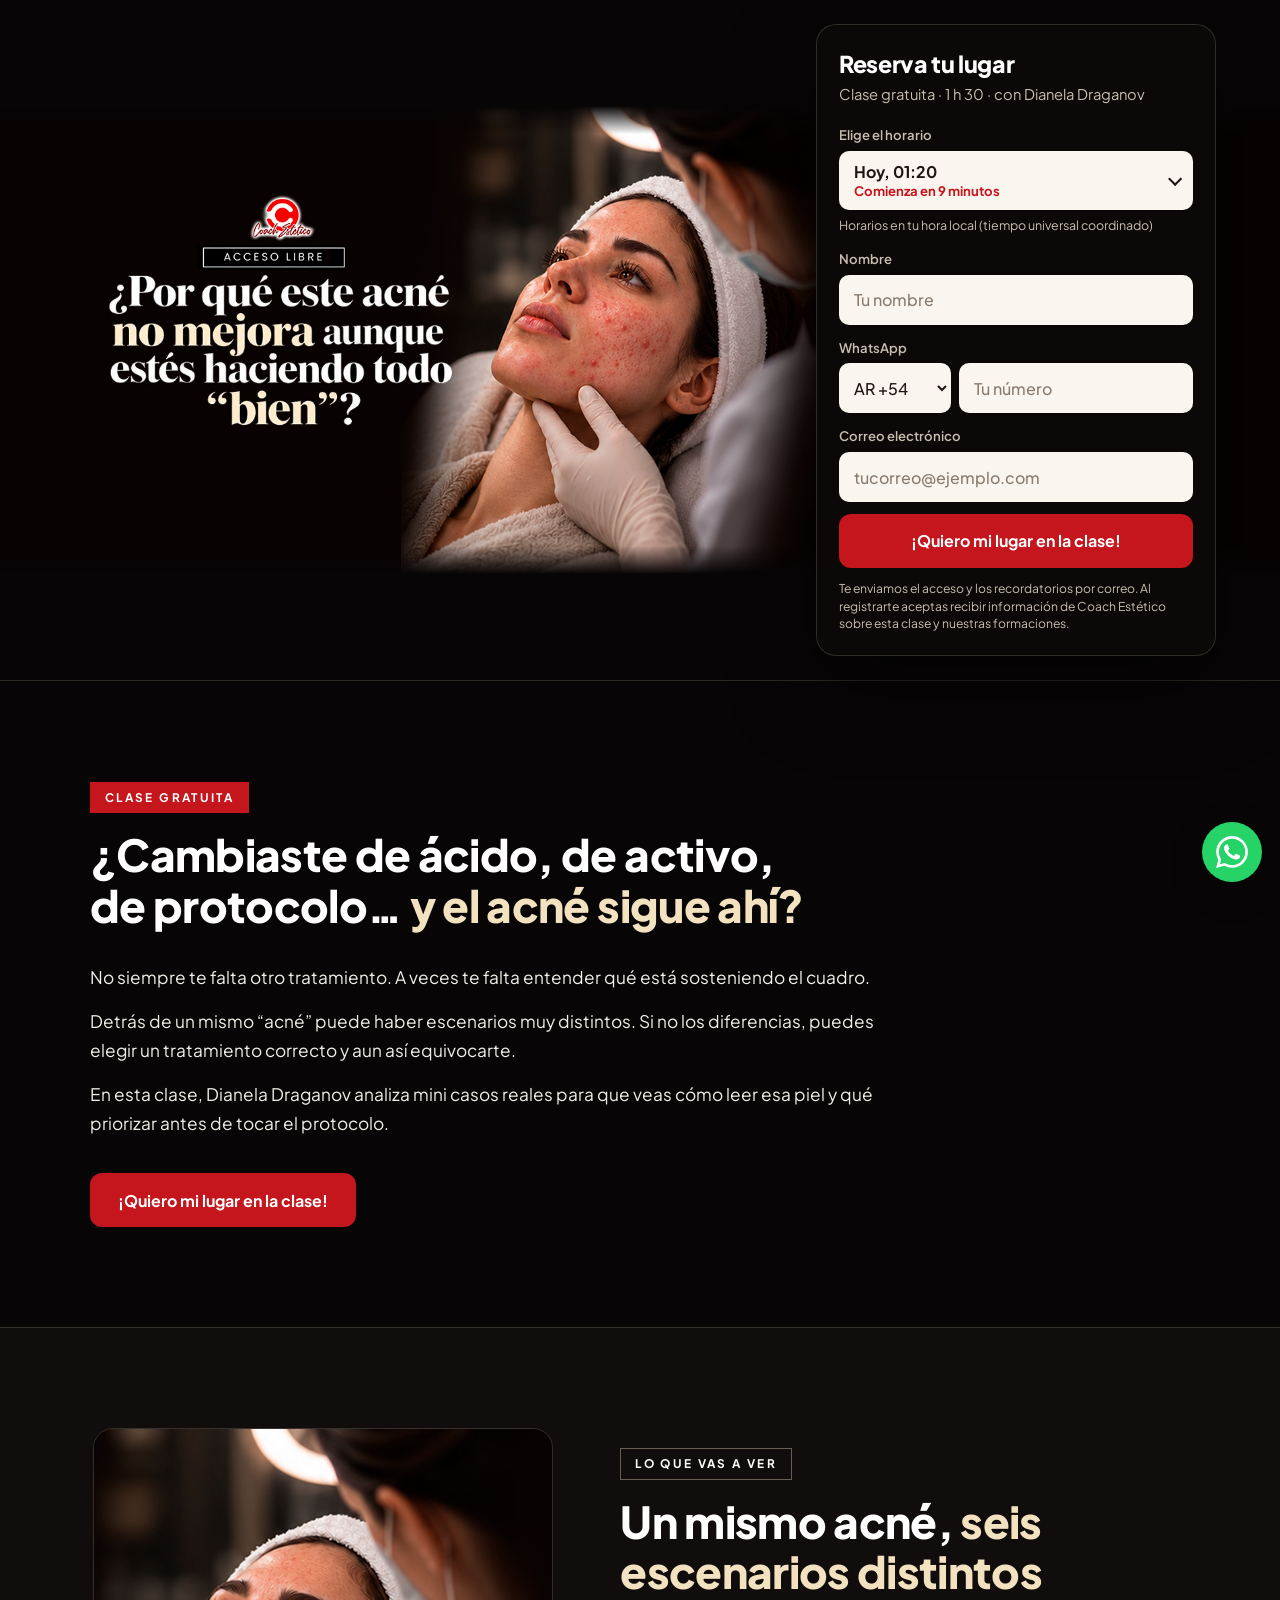
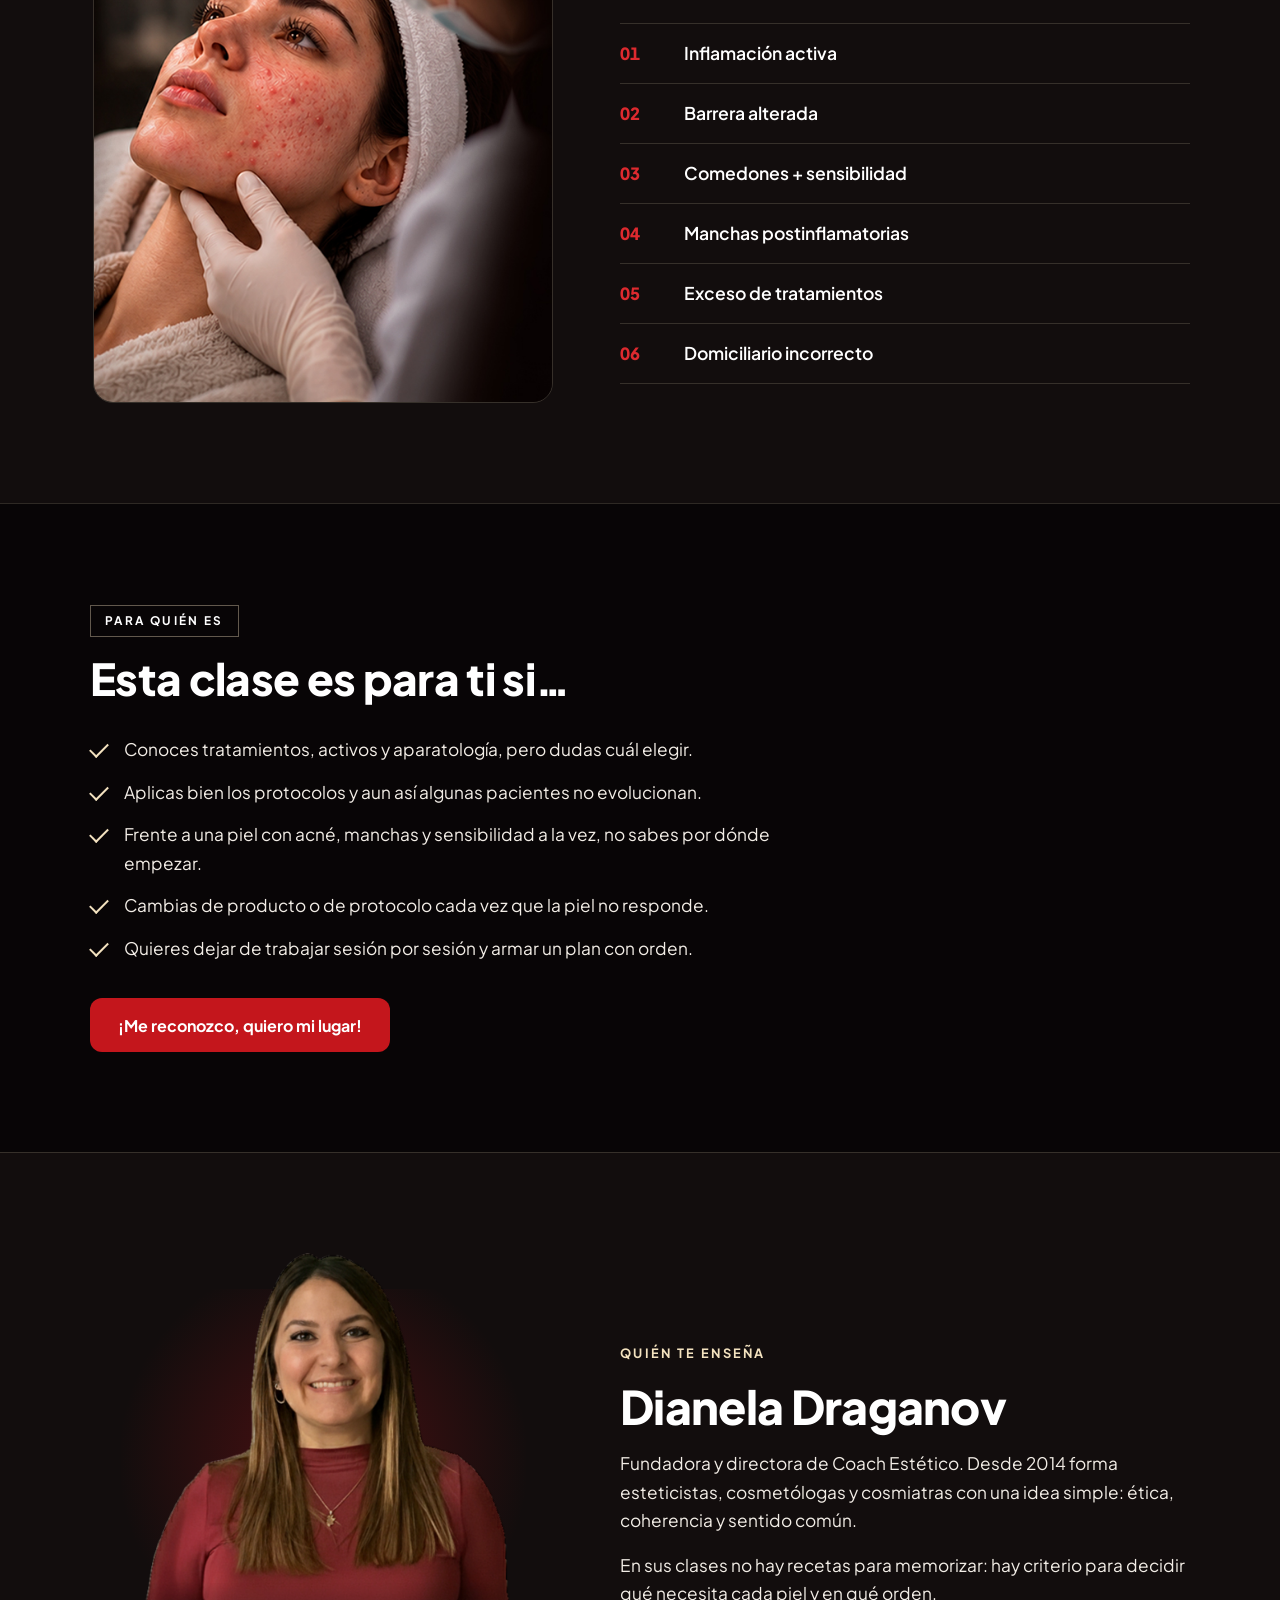
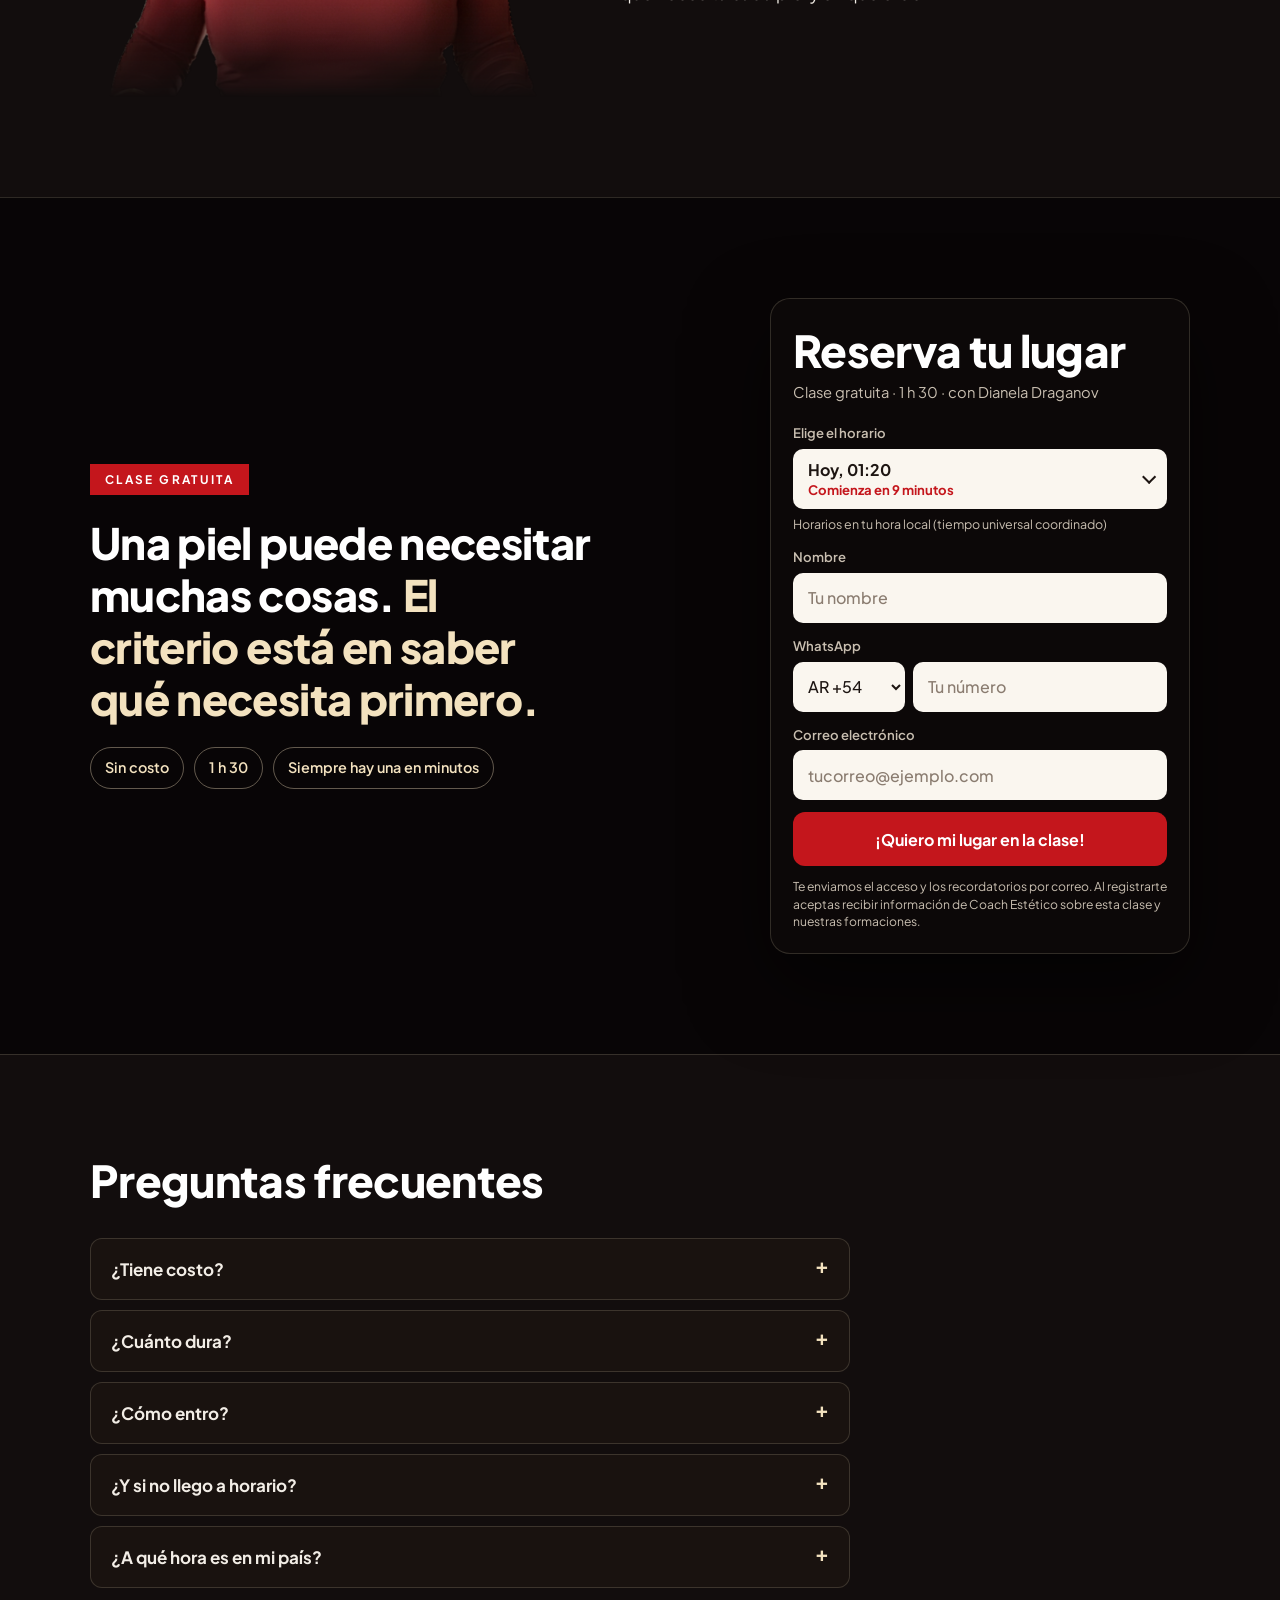
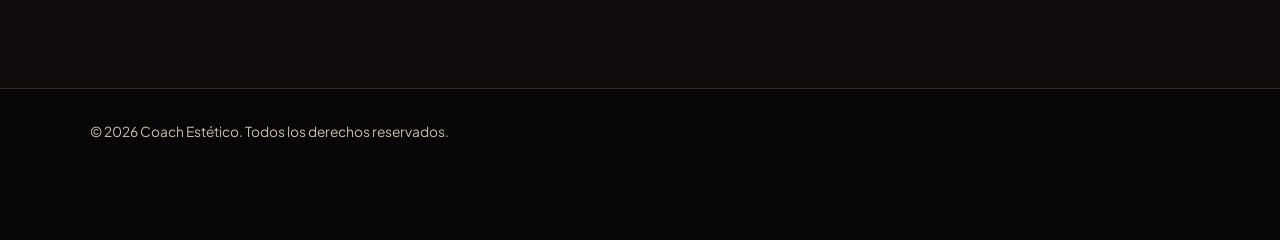
==== index.html @ 39e639b5 "Página de la clase grabada del Bootcamp Registro con horarios, confirmación y sala con oferta.  Co-A" ====
<!doctype html>
<html lang="es">
<head>
  <meta charset="utf-8">
  <meta name="viewport" content="width=device-width, initial-scale=1, viewport-fit=cover">
  <title>Clase gratuita · ¿Por qué este acné no mejora? | Coach Estético</title>
  <meta name="description" content="Clase gratuita con Dianela Draganov: aprende a identificar qué está sosteniendo el cuadro acneico y qué priorizar antes de cambiar de producto o de protocolo.">
  <meta property="og:title" content="¿Por qué este acné no mejora aunque estés haciendo todo “bien”?">
  <meta property="og:description" content="Clase gratuita con Dianela Draganov. Elige tu horario: siempre hay una que empieza en minutos.">
  <meta property="og:image" content="assets/img/banner-clase-acne.jpg">
  <meta name="theme-color" content="#080506">
  <link rel="preconnect" href="https://fonts.googleapis.com">
  <link rel="preconnect" href="https://fonts.gstatic.com" crossorigin>
  <link rel="stylesheet" href="https://fonts.googleapis.com/css2?family=Plus+Jakarta+Sans:wght@400;500;600;700;800&display=swap">
  <link rel="stylesheet" href="assets/css/estilo.css">
</head>
<body>

  <!-- El formulario se usa dos veces (arriba y en el cierre) -->
  <template id="plantilla-formulario">
    <form class="formulario" novalidate>
      <h2>Reserva tu lugar</h2>
      <p class="bajada" data-datos-clase>Clase gratuita · 1 h 30 · con Dianela Draganov</p>
      <div class="campos">
        <div class="campo horario" data-campo="horario">
          <label data-etiqueta>Elige el horario</label>
          <button type="button" class="selector-horario" aria-haspopup="listbox" aria-expanded="false">
            <span class="elegido"><strong></strong><small></small></span>
            <span class="flecha" aria-hidden="true"></span>
          </button>
          <ul class="lista-horarios" role="listbox" hidden></ul>
          <p class="zona"></p>
          <p class="aviso">Elige un horario.</p>
        </div>
        <div class="campo" data-campo="nombre">
          <label data-para="nombre">Nombre</label>
          <input data-entrada="nombre" autocomplete="given-name" maxlength="60" placeholder="Tu nombre">
          <p class="aviso">Escribe tu nombre.</p>
        </div>
        <div class="campo" data-campo="telefono">
          <label data-para="telefono">WhatsApp</label>
          <div class="telefono">
            <select data-entrada="codigo" aria-label="Código de país"></select>
            <input data-entrada="telefono" type="tel" inputmode="tel" autocomplete="tel-national" maxlength="20" placeholder="Tu número">
          </div>
          <p class="aviso">Escribe tu número de WhatsApp.</p>
        </div>
        <div class="campo" data-campo="email">
          <label data-para="email">Correo electrónico</label>
          <input data-entrada="email" type="email" inputmode="email" autocomplete="email" maxlength="100" placeholder="tucorreo@ejemplo.com">
          <p class="aviso">Revisa el correo: ahí te llega el acceso.</p>
        </div>
        <input class="trampa" data-entrada="web" tabindex="-1" autocomplete="off" aria-hidden="true">
        <button class="boton ancho" type="submit">¡Quiero mi lugar en la clase!</button>
      </div>
      <p class="legal">Te enviamos el acceso y los recordatorios por correo. Al registrarte aceptas recibir información de Coach Estético sobre esta clase y nuestras formaciones.</p>
    </form>
  </template>

  <header class="portada">
    <div class="banner"><img id="banner" src="assets/img/banner-clase-acne.jpg" alt="Clase gratuita: ¿Por qué este acné no mejora aunque estés haciendo todo “bien”?"></div>
    <h1 class="solo-lector" id="titulo-clase">¿Por qué este acné no mejora aunque estés haciendo todo “bien”?</h1>
    <div class="formulario-caja" id="registro" data-formulario></div>
  </header>

  <main>
    <section class="seccion">
      <div class="contenedor">
        <div class="encabezado">
          <span><span class="etiqueta roja">Clase gratuita</span></span>
          <h2>¿Cambiaste de ácido, de activo, de protocolo… <span class="crema">y el acné sigue ahí?</span></h2>
        </div>
        <div class="texto-largo">
          <p>No siempre te falta otro tratamiento. A veces te falta entender qué está sosteniendo el cuadro.</p>
          <p>Detrás de un mismo “acné” puede haber escenarios muy distintos. Si no los diferencias, puedes elegir un tratamiento correcto y aun así equivocarte.</p>
          <p>En esta clase, Dianela Draganov analiza mini casos reales para que veas cómo leer esa piel y qué priorizar antes de tocar el protocolo.</p>
        </div>
        <div class="cta-seccion"><a class="boton" href="#registro" data-ir-registro>¡Quiero mi lugar en la clase!</a></div>
      </div>
    </section>

    <section class="seccion oscura vas-a-ver">
      <div class="contenedor dos-columnas">
        <figure class="visual"><img src="assets/img/banner-clase-acne.jpg" alt="Profesional evaluando una piel con acné" loading="lazy"></figure>
        <div>
          <div class="titulos">
            <span><span class="etiqueta">Lo que vas a ver</span></span>
            <h2>Un mismo acné, <span class="crema">seis escenarios distintos</span></h2>
          </div>
          <ol class="escenarios">
            <li><span class="numero">01</span><span>Inflamación activa</span></li>
            <li><span class="numero">02</span><span>Barrera alterada</span></li>
            <li><span class="numero">03</span><span>Comedones + sensibilidad</span></li>
            <li><span class="numero">04</span><span>Manchas postinflamatorias</span></li>
            <li><span class="numero">05</span><span>Exceso de tratamientos</span></li>
            <li><span class="numero">06</span><span>Domiciliario incorrecto</span></li>
          </ol>
        </div>
      </div>
    </section>

    <section class="seccion">
      <div class="contenedor">
        <div class="encabezado">
          <span><span class="etiqueta">Para quién es</span></span>
          <h2>Esta clase es para ti si…</h2>
        </div>
        <ul class="para-ti">
          <li>Conoces tratamientos, activos y aparatología, pero dudas cuál elegir.</li>
          <li>Aplicas bien los protocolos y aun así algunas pacientes no evolucionan.</li>
          <li>Frente a una piel con acné, manchas y sensibilidad a la vez, no sabes por dónde empezar.</li>
          <li>Cambias de producto o de protocolo cada vez que la piel no responde.</li>
          <li>Quieres dejar de trabajar sesión por sesión y armar un plan con orden.</li>
        </ul>
        <div class="cta-seccion"><a class="boton" href="#registro" data-ir-registro>¡Me reconozco, quiero mi lugar!</a></div>
      </div>
    </section>

    <section class="seccion oscura">
      <div class="contenedor dos-columnas docente">
        <div class="foto-docente"><img id="foto-docente" src="assets/img/dianela.png" alt="Dianela Draganov" loading="lazy"></div>
        <div class="datos">
          <span class="rol">Quién te enseña</span>
          <h2>Dianela Draganov</h2>
          <p>Fundadora y directora de Coach Estético. Desde 2014 forma esteticistas, cosmetólogas y cosmiatras con una idea simple: ética, coherencia y sentido común.</p>
          <p>En sus clases no hay recetas para memorizar: hay criterio para decidir qué necesita cada piel y en qué orden.</p>
        </div>
      </div>
    </section>

    <section class="seccion cierre">
      <div class="contenedor dos-columnas">
        <div class="cierre-texto">
          <span class="etiqueta roja">Clase gratuita</span>
          <p class="frase">Una piel puede necesitar muchas cosas. <em>El criterio está en saber qué necesita primero.</em></p>
          <ul class="datos-rapidos">
            <li>Sin costo</li>
            <li data-duracion>1 h 30</li>
            <li>Siempre hay una en minutos</li>
          </ul>
        </div>
        <div class="formulario-caja" data-formulario></div>
      </div>
    </section>

    <section class="seccion oscura">
      <div class="contenedor">
        <div class="encabezado"><h2>Preguntas frecuentes</h2></div>
        <div class="preguntas">
          <details><summary>¿Tiene costo?</summary><p>No, la clase es gratuita.</p></details>
          <details><summary>¿Cuánto dura?</summary><p data-duracion-texto>Alrededor de 1 h 30.</p></details>
          <details><summary>¿Cómo entro?</summary><p>Después de registrarte te llega a tu correo el link de acceso. También te escribimos 1 hora antes y cuando empieza.</p></details>
          <details><summary>¿Y si no llego a horario?</summary><p>La clase empieza puntual. Si llegas más de 15 minutos tarde, desde el mismo link puedes elegir otro horario.</p></details>
          <details><summary>¿A qué hora es en mi país?</summary><p>Los horarios se muestran solos en tu hora local, estés donde estés.</p></details>
        </div>
      </div>
    </section>
  </main>

  <footer class="pie">
    <div class="contenedor">© 2026 Coach Estético. Todos los derechos reservados.</div>
  </footer>

  <a class="wsp-flotante" data-wsp href="#" target="_blank" rel="noopener" aria-label="Escríbenos por WhatsApp">
    <svg viewBox="0 0 24 24" aria-hidden="true"><path d="M17.47 14.38c-.3-.15-1.76-.87-2.03-.97-.27-.1-.47-.15-.67.15-.2.3-.77.97-.94 1.16-.17.2-.35.22-.64.08-.3-.15-1.26-.47-2.39-1.48-.88-.79-1.48-1.76-1.65-2.06-.17-.3-.02-.46.13-.6.13-.14.3-.35.45-.52.15-.17.2-.3.3-.5.1-.2.05-.37-.03-.52-.07-.15-.67-1.61-.92-2.2-.24-.58-.49-.5-.67-.51h-.57c-.2 0-.52.07-.79.37-.27.3-1.04 1.02-1.04 2.48s1.07 2.88 1.21 3.07c.15.2 2.1 3.2 5.08 4.49.71.3 1.26.49 1.7.63.71.22 1.36.19 1.87.12.57-.09 1.76-.72 2-1.41.25-.7.25-1.29.18-1.41-.08-.13-.27-.2-.57-.35m-5.42 7.4h-.01a9.87 9.87 0 0 1-5.03-1.38l-.36-.21-3.74.98 1-3.65-.24-.37a9.86 9.86 0 0 1-1.51-5.26c0-5.45 4.44-9.88 9.89-9.88 2.64 0 5.12 1.03 6.99 2.9a9.83 9.83 0 0 1 2.89 6.99c0 5.45-4.44 9.88-9.88 9.88m8.41-18.3A11.82 11.82 0 0 0 12.05 0C5.5 0 .16 5.34.16 11.89c0 2.1.55 4.14 1.59 5.95L.06 24l6.3-1.65a11.88 11.88 0 0 0 5.68 1.45h.01c6.55 0 11.89-5.34 11.89-11.89 0-3.18-1.24-6.17-3.48-8.41Z"/></svg>
  </a>

  <script src="assets/js/config.js"></script>
  <script src="assets/js/comun.js"></script>
  <script src="assets/js/registro.js"></script>
</body>
</html>
---- assets/css/estilo.css ----
/* Estilo de las tres páginas: negro del banner, crema y rojo de Coach Estético. */
:root {
  --negro: #080506;
  --negro-2: #120d0d;
  --panel: #19120f;
  --linea: rgba(243, 226, 191, 0.16);
  --linea-fuerte: rgba(243, 226, 191, 0.38);
  --blanco: #ffffff;
  --texto: #f2ede6;
  --suave: #c9bfb1;
  --crema: #f3e2bf;
  --rojo: #c4161c;
  --rojo-claro: #de2a2f;
  --verde-wsp: #25d366;
  --campo: #faf6ef;
  --campo-texto: #1d1512;
  --sans: "Plus Jakarta Sans", "Segoe UI", Roboto, Arial, sans-serif;
  --marca: "Playfair Display", Georgia, "Times New Roman", serif;
  --radio: 16px;
  --ancho: 1140px;
  color-scheme: dark;
}

* { box-sizing: border-box; }
[hidden] { display: none !important; }
html { scroll-behavior: smooth; }
body {
  margin: 0;
  background: var(--negro);
  color: var(--texto);
  font-family: var(--sans);
  font-size: 17px;
  line-height: 1.65;
  -webkit-font-smoothing: antialiased;
}
img { max-width: 100%; display: block; }
a { color: inherit; }
h1, h2, h3 { font-family: var(--sans); color: var(--blanco); line-height: 1.15; margin: 0; text-wrap: balance; font-weight: 800; letter-spacing: -0.015em; }
p { margin: 0; }
.solo-lector { position: absolute; width: 1px; height: 1px; overflow: hidden; clip: rect(0 0 0 0); white-space: nowrap; }
.contenedor { width: 100%; max-width: var(--ancho); margin-inline: auto; padding-inline: 20px; }

.etiqueta {
  display: inline-block; padding: 5px 14px;
  border: 1px solid var(--linea-fuerte);
  font-size: 0.74rem; font-weight: 700; letter-spacing: 0.2em; text-transform: uppercase; color: var(--blanco);
}
.etiqueta.roja { background: var(--rojo); border-color: var(--rojo); }
.crema { color: var(--crema); }

/* Botones */
.boton {
  display: inline-flex; align-items: center; justify-content: center; gap: 10px;
  min-height: 54px; padding: 12px 28px;
  border: 0; border-radius: 12px;
  background: var(--rojo); color: var(--blanco);
  font: 700 1rem/1.2 var(--sans); text-decoration: none; text-align: center;
  cursor: pointer; transition: background 0.15s, transform 0.15s, box-shadow 0.15s;
}
.boton:hover { background: var(--rojo-claro); }
.boton:active { transform: translateY(1px); }
.boton[disabled] { opacity: 0.6; cursor: progress; }
.boton.ancho { width: 100%; }
.boton.borde { background: transparent; border: 1px solid var(--linea-fuerte); color: var(--crema); }
.boton.borde:hover { background: rgba(243, 226, 191, 0.08); }
.boton.wsp { background: #1f9d55; }
.boton.wsp:hover { background: #22b05f; }
.boton.crema-fondo { background: var(--crema); color: var(--negro); }
.boton.crema-fondo:hover { background: #fff1d6; }

/* WhatsApp fijo abajo a la derecha */
.wsp-flotante {
  position: fixed; z-index: 50;
  right: 18px; bottom: calc(18px + env(safe-area-inset-bottom, 0px));
  width: 60px; height: 60px; border-radius: 50%;
  display: grid; place-items: center;
  background: var(--verde-wsp); color: #fff;
  box-shadow: 0 10px 30px rgba(0, 0, 0, 0.35);
  transition: transform 0.15s;
}
.wsp-flotante:hover { transform: scale(1.06); }
.wsp-flotante svg { width: 32px; height: 32px; fill: currentColor; }

/* ---------- Registro: banner y formulario ---------- */
.portada { position: relative; background: var(--negro); }
.portada .banner { width: 100%; aspect-ratio: 1.6; overflow: hidden; }
.portada .banner img { width: 100%; height: 100%; object-fit: cover; object-position: 14% 50%; }
.portada .formulario-caja { padding: 0 16px 40px; margin-top: -8px; }

@media (min-width: 760px) {
  .portada .banner { aspect-ratio: 1.9; }
  .portada .banner img { object-position: 10% 50%; }
  .portada .formulario-caja { max-width: 520px; margin: -40px auto 0; position: relative; }
}

/* Escritorio: el alto del banner se limita para que la foto nunca quede debajo del formulario */
@media (min-width: 1240px) {
  .portada {
    --alto-banner: min(calc((100vw - 470px) / 1.7), calc(100vw / 2.734));
    min-height: max(520px, var(--alto-banner));
    display: flex; align-items: center; justify-content: flex-end;
  }
  .portada .banner { position: absolute; inset: 0; aspect-ratio: auto; display: flex; align-items: center; }
  .portada .banner img {
    width: auto; height: var(--alto-banner); max-width: none; object-fit: initial;
    -webkit-mask-image: linear-gradient(to bottom, transparent, #000 6%, #000 94%, transparent);
    mask-image: linear-gradient(to bottom, transparent, #000 6%, #000 94%, transparent);
  }
  .portada .formulario-caja { position: relative; width: 400px; max-width: none; margin: 24px max(48px, 5vw) 24px 0; padding: 0; }
}

.formulario {
  background: rgba(14, 9, 9, 0.92);
  border: 1px solid var(--linea);
  border-radius: 20px;
  padding: 26px 22px 22px;
  box-shadow: 0 30px 80px rgba(0, 0, 0, 0.55);
  backdrop-filter: blur(6px);
}
.formulario h2 { font-size: 1.45rem; margin-bottom: 4px; }
.formulario .bajada { color: var(--suave); font-size: 0.92rem; margin-bottom: 18px; }
.campos { display: grid; gap: 12px; }
.campo label { display: block; font-size: 0.82rem; font-weight: 600; color: var(--suave); margin-bottom: 5px; }
.campo input, .campo select, .selector-horario {
  width: 100%; min-height: 50px;
  border: 1px solid transparent; border-radius: 10px;
  background: var(--campo); color: var(--campo-texto);
  font: 500 1rem var(--sans);
  padding: 10px 14px;
}
.campo input::placeholder { color: #8a7c70; }
.campo input:focus, .campo select:focus, .selector-horario:focus { outline: 2px solid var(--crema); outline-offset: 1px; }
.campo.error input, .campo.error .selector-horario { border-color: var(--rojo-claro); box-shadow: 0 0 0 2px rgba(222, 42, 47, 0.35); }
.campo .aviso { display: none; color: #ff9a9c; font-size: 0.82rem; margin-top: 4px; }
.campo.error .aviso { display: block; }
.telefono { display: grid; grid-template-columns: 112px 1fr; gap: 8px; }
.telefono select { padding-inline: 10px; }
.trampa { position: absolute; left: -9999px; width: 1px; height: 1px; opacity: 0; }

.horario { position: relative; }
.selector-horario { display: flex; align-items: center; justify-content: space-between; gap: 10px; text-align: left; cursor: pointer; }
.selector-horario .elegido { display: grid; line-height: 1.3; }
.selector-horario .elegido strong { font-weight: 700; }
.selector-horario .elegido small { color: var(--rojo); font-weight: 700; font-size: 0.82rem; }
.selector-horario .elegido small.lejos { color: #6d5d52; }
.selector-horario .flecha { flex: none; width: 10px; height: 10px; border-right: 2px solid currentColor; border-bottom: 2px solid currentColor; transform: rotate(45deg) translateY(-3px); }
.lista-horarios {
  position: absolute; z-index: 20; left: 0; right: 0; top: calc(100% + 6px);
  margin: 0; padding: 6px; list-style: none;
  background: var(--campo); color: var(--campo-texto);
  border-radius: 12px; box-shadow: 0 18px 50px rgba(0, 0, 0, 0.5);
}
.lista-horarios li { display: grid; padding: 9px 12px; border-radius: 8px; cursor: pointer; line-height: 1.3; }
.lista-horarios li strong { font-weight: 700; }
.lista-horarios li small { color: #6d5d52; font-size: 0.82rem; }
.lista-horarios li.pronto small { color: var(--rojo); font-weight: 700; }
.lista-horarios li[aria-selected="true"], .lista-horarios li:hover, .lista-horarios li.activo { background: #ece2d1; }
.zona { font-size: 0.78rem; color: var(--suave); margin-top: 5px; }
.legal { font-size: 0.76rem; color: var(--suave); margin-top: 12px; line-height: 1.45; }

/* ---------- Secciones ---------- */
.seccion { padding-block: clamp(56px, 8vw, 100px); border-top: 1px solid var(--linea); }
.seccion.oscura { background: var(--negro-2); }
.seccion .encabezado { display: grid; gap: 16px; max-width: 760px; margin-bottom: 32px; }
.seccion h2 { font-size: clamp(1.9rem, 3.6vw, 2.75rem); }
.texto-largo { display: grid; gap: 16px; max-width: 64ch; font-size: 1.08rem; }
.cta-seccion { margin-top: 36px; }

.dos-columnas { display: grid; gap: 40px; align-items: center; }
@media (min-width: 900px) { .dos-columnas { grid-template-columns: minmax(0, 0.9fr) minmax(0, 1.1fr); gap: 64px; } }

/* Lo que vas a ver: foto al costado y lista corta */
.visual { margin: 0; border-radius: 20px; overflow: hidden; aspect-ratio: 4 / 5; max-width: 460px; width: 100%; justify-self: center; border: 1px solid var(--linea); }
.visual img { width: 100%; height: 100%; object-fit: cover; object-position: 51% 50%; }
.vas-a-ver .titulos { display: grid; gap: 16px; margin-bottom: 26px; }
.escenarios { display: grid; margin: 0; padding: 0; list-style: none; }
.escenarios li {
  display: grid; grid-template-columns: 52px 1fr; align-items: center; gap: 12px;
  padding: 15px 0; border-bottom: 1px solid var(--linea); font-size: 1.1rem; font-weight: 600; color: var(--blanco);
}
.escenarios li:first-child { border-top: 1px solid var(--linea); }
.escenarios .numero { font-size: 1.05rem; font-weight: 800; color: var(--rojo-claro); font-variant-numeric: tabular-nums; }

.para-ti { display: grid; gap: 14px; margin: 0; padding: 0; list-style: none; max-width: 760px; }
.para-ti li { position: relative; padding-left: 34px; font-size: 1.08rem; }
.para-ti li::before {
  content: ""; position: absolute; left: 0; top: 0.45em; width: 16px; height: 8px;
  border-left: 2.5px solid var(--crema); border-bottom: 2.5px solid var(--crema); transform: rotate(-45deg);
}

/* Quién te enseña: foto sin fondo sobre el negro, con un brillo rojo detrás y el corte de abajo difuminado */
.foto-docente { position: relative; max-width: 440px; width: 100%; justify-self: center; }
.foto-docente::before { content: ""; position: absolute; inset: 8% 4% 0; background: radial-gradient(circle at 50% 42%, rgba(196, 22, 28, 0.32), transparent 66%); }
.foto-docente img {
  position: relative; width: 100%; height: auto;
  -webkit-mask-image: linear-gradient(to bottom, #000 74%, transparent 100%);
  mask-image: linear-gradient(to bottom, #000 74%, transparent 100%);
}
.docente .datos { display: grid; gap: 16px; max-width: 58ch; font-size: 1.08rem; }
.docente .datos h2 { font-size: clamp(2rem, 3.8vw, 2.9rem); }
.docente .rol { color: var(--crema); letter-spacing: 0.18em; text-transform: uppercase; font-size: 0.8rem; font-weight: 700; }

/* Cierre con el formulario otra vez */
.cierre-texto { display: grid; gap: 22px; justify-items: start; }
.cierre-texto .frase { font-size: clamp(1.8rem, 3.6vw, 2.7rem); font-weight: 800; color: var(--blanco); line-height: 1.2; letter-spacing: -0.015em; max-width: 20ch; text-wrap: balance; }
.cierre-texto .frase em { color: var(--crema); font-style: normal; }
.datos-rapidos { margin: 0; padding: 0; list-style: none; display: flex; flex-wrap: wrap; gap: 10px; }
.datos-rapidos li { padding: 8px 14px; border: 1px solid var(--linea-fuerte); border-radius: 999px; font-size: 0.9rem; font-weight: 600; color: var(--crema); }
.cierre .formulario-caja { width: 100%; max-width: 440px; justify-self: center; }
@media (min-width: 900px) { .cierre .dos-columnas { grid-template-columns: minmax(0, 1fr) 420px; } .cierre .formulario-caja { justify-self: end; } }

.preguntas { display: grid; gap: 10px; max-width: 760px; }
.preguntas details { border: 1px solid var(--linea); border-radius: 12px; background: var(--panel); }
.preguntas summary { cursor: pointer; padding: 16px 20px; font-weight: 700; list-style: none; display: flex; justify-content: space-between; gap: 16px; }
.preguntas summary::-webkit-details-marker { display: none; }
.preguntas summary::after { content: "+"; color: var(--crema); font-size: 1.3rem; line-height: 1; }
.preguntas details[open] summary::after { content: "–"; }
.preguntas details p { padding: 0 20px 18px; }

.pie { padding-block: 32px 96px; border-top: 1px solid var(--linea); color: var(--suave); font-size: 0.86rem; }

/* ---------- Confirmación (tarjeta clara) ---------- */
body.confirmacion { background: #ece6dd; color: #3d342e; min-height: 100vh; display: grid; place-items: center; padding: 32px 16px 110px; }
.tarjeta-confirmacion {
  width: 100%; max-width: 640px; background: #fbf8f4; border-radius: 28px;
  padding: clamp(28px, 6vw, 52px) clamp(20px, 6vw, 56px) 32px;
  box-shadow: 0 40px 90px rgba(40, 25, 15, 0.22);
  display: grid; gap: 22px; justify-items: center; text-align: center;
}
.marca-chica { font: 800 1rem var(--sans); color: #14100e; text-decoration: none; }
.marca-chica span { color: var(--rojo); }
.icono-ok { width: 76px; height: 76px; border-radius: 50%; background: #f8e1e1; display: grid; place-items: center; }
.icono-ok svg { width: 34px; height: 34px; stroke: var(--rojo); }
.tarjeta-confirmacion h1 { color: #14100e; font-size: clamp(1.8rem, 4.6vw, 2.5rem); }
.tarjeta-confirmacion .intro { max-width: 46ch; color: #5a4e45; font-size: 1.02rem; }
.tarjeta-confirmacion .intro strong { color: #14100e; }
.cuando-caja { display: grid; gap: 2px; padding: 16px 24px; border-radius: 16px; background: #14100e; color: #f2ede6; width: 100%; }
.cuando-caja .etq { font-size: 0.72rem; letter-spacing: 0.2em; text-transform: uppercase; font-weight: 700; color: var(--crema); }
.cuando-caja strong { font-size: clamp(1.15rem, 3.4vw, 1.45rem); color: #fff; }
.cuando-caja .falta { color: #f3c9c9; font-weight: 600; font-size: 0.95rem; }
.cuando-caja .zona { color: #b7aa9a; }
.avisos { width: 100%; margin: 0; padding: 8px 22px; list-style: none; border: 1px solid #e4dbcf; border-radius: 18px; background: #fffdfa; text-align: left; }
.avisos li { display: grid; grid-template-columns: 46px 1fr; gap: 16px; padding: 16px 0; }
.avisos li + li { border-top: 1px solid #eee6db; }
.avisos .icono { width: 46px; height: 46px; border-radius: 12px; background: #14100e; display: grid; place-items: center; }
.avisos .icono svg { width: 22px; height: 22px; stroke: var(--crema); fill: none; stroke-width: 1.8; stroke-linecap: round; stroke-linejoin: round; }
.avisos strong { display: block; color: #14100e; font-size: 1.02rem; margin-bottom: 2px; }
.avisos p { color: #5a4e45; font-size: 0.95rem; line-height: 1.55; }
.boton.pastilla { border-radius: 999px; padding-inline: 34px; min-height: 58px; text-transform: uppercase; letter-spacing: 0.04em; font-size: 0.95rem; box-shadow: 0 14px 30px rgba(196, 22, 28, 0.32); }
.secundarios { display: flex; flex-wrap: wrap; justify-content: center; gap: 6px 18px; font-size: 0.9rem; font-weight: 700; }
.secundarios a { color: var(--rojo); text-decoration: none; }
.secundarios a:hover { text-decoration: underline; }
.link-sala { display: grid; grid-template-columns: 1fr auto; gap: 8px; width: 100%; }
.link-sala input { min-height: 44px; border-radius: 10px; border: 1px solid #e4dbcf; background: #fff; color: #5a4e45; padding: 8px 12px; font: 0.82rem var(--sans); min-width: 0; }
.link-sala button { min-height: 44px; border-radius: 10px; border: 1px solid #d9cdbd; background: #fff; color: #14100e; font: 700 0.85rem var(--sans); padding: 0 14px; cursor: pointer; }
.pie-tarjeta { font-size: 0.78rem; color: #9a8d80; }
@media (max-width: 480px) {
  body.confirmacion { padding: 14px 10px 100px; }
  .tarjeta-confirmacion { padding: 26px 16px 24px; border-radius: 22px; gap: 18px; }
  .avisos { padding: 2px 14px; }
  .avisos li { grid-template-columns: 38px 1fr; gap: 12px; }
  .avisos .icono { width: 38px; height: 38px; border-radius: 10px; }
  .avisos .icono svg { width: 19px; height: 19px; }
  .boton.pastilla { width: 100%; padding-inline: 20px; }
}

/* ---------- Sala ---------- */
.barra { display: flex; justify-content: space-between; align-items: center; gap: 16px; padding-block: 18px; border-bottom: 1px solid var(--linea); }
.marca { font: 800 1.1rem var(--sans); color: var(--blanco); text-decoration: none; }
.marca span { color: var(--rojo-claro); }
.sala-pagina { min-height: 100vh; display: grid; grid-template-rows: auto 1fr; }
.sala { display: grid; gap: 20px; align-content: start; padding-block: 20px 40px; width: 100%; max-width: 1480px; margin-inline: auto; padding-inline: 16px; }
@media (min-width: 1024px) { .sala { grid-template-columns: minmax(0, 1fr) 360px; gap: 24px; padding-inline: 24px; } }

.pantalla { position: relative; width: 100%; aspect-ratio: 16 / 9; background: #000; border-radius: 14px; overflow: hidden; }
.pantalla video, .pantalla iframe { position: absolute; inset: 0; width: 100%; height: 100%; border: 0; background: #000; }
.pantalla .bloqueo { position: absolute; inset: 0; }
.pantalla:fullscreen { border-radius: 0; aspect-ratio: auto; }
.capa {
  position: absolute; inset: 0; display: grid; place-items: center; text-align: center; padding: 24px;
  background: radial-gradient(ellipse at center, rgba(8, 5, 6, 0.72), rgba(8, 5, 6, 0.94));
}
.capa .contenido { display: grid; gap: 14px; justify-items: center; max-width: 560px; }
.capa h2 { font-size: clamp(1.3rem, 2.6vw, 2rem); }
.capa.con-fondo { background-size: cover; background-position: 95% 40%; }
.capa.con-fondo::before { content: ""; position: absolute; inset: 0; background: rgba(8, 5, 6, 0.86); }
.capa.con-fondo .contenido { position: relative; }
@media (max-width: 700px) {
  .pantalla.con-capa { aspect-ratio: auto; min-height: 56.25vw; }
  .pantalla.con-capa .capa:not([hidden]) { position: relative; inset: auto; min-height: 56.25vw; padding-block: 28px; }
}
.reloj { font-weight: 800; font-size: clamp(2.6rem, 7vw, 4.6rem); color: var(--crema); font-variant-numeric: tabular-nums; line-height: 1; letter-spacing: 0.01em; }
.sonido-ok { color: #8fd6a8; font-size: 0.9rem; }
.botones-pantalla { position: absolute; right: 12px; bottom: 12px; display: flex; gap: 8px; z-index: 3; }
.mini {
  display: inline-flex; align-items: center; gap: 8px; min-height: 38px; padding: 6px 14px;
  border: 1px solid rgba(255, 255, 255, 0.3); border-radius: 999px; background: rgba(0, 0, 0, 0.55); color: #fff;
  font: 700 0.82rem var(--sans); cursor: pointer; text-decoration: none;
}
.mini:hover { background: rgba(0, 0, 0, 0.8); }
.mini.rojo { background: var(--rojo); border-color: var(--rojo); }
.chip-oferta { position: absolute; left: 12px; bottom: 12px; z-index: 3; }

.titulo-sala { display: grid; gap: 4px; margin-top: 14px; }
.titulo-sala h1 { font-size: clamp(1.15rem, 2vw, 1.5rem); font-weight: 800; }
.titulo-sala p { color: var(--suave); font-size: 0.92rem; }

.lateral { border: 1px solid var(--linea); border-radius: 14px; background: var(--panel); padding: 24px 22px; display: grid; gap: 22px; align-content: start; }
@media (min-width: 1024px) { .lateral { position: sticky; top: 20px; } }
.logo-bootcamp { text-align: center; display: grid; gap: 8px; justify-items: center; padding-bottom: 20px; border-bottom: 1px solid var(--linea); }
.logo-bootcamp .palabra { font-family: var(--marca); font-weight: 800; color: var(--blanco); letter-spacing: 0.04em; font-size: 1.05rem; }
.logo-bootcamp .raya { width: 46px; height: 2px; background: var(--rojo); }
.logo-bootcamp .nombre { font-family: var(--marca); font-weight: 800; font-size: 1.9rem; line-height: 1.02; color: var(--blanco); text-transform: uppercase; }
.logo-bootcamp .nombre span { color: var(--crema); display: block; }
.logo-bootcamp .fechas { font-size: 0.74rem; font-weight: 600; letter-spacing: 0.2em; text-transform: uppercase; color: var(--suave); }
.logo-bootcamp img { max-width: 240px; }
.panel-clase { display: grid; gap: 14px; justify-items: start; }
.panel-clase .con { color: var(--texto); font-size: 0.95rem; }
.consejos { margin: 0; padding: 14px 0 0; list-style: none; display: grid; gap: 10px; border-top: 1px solid var(--linea); width: 100%; font-size: 0.9rem; color: var(--suave); }
.consejos li { position: relative; padding-left: 18px; }
.consejos li::before { content: ""; position: absolute; left: 0; top: 0.6em; width: 6px; height: 6px; border-radius: 50%; background: var(--rojo-claro); }

.oferta { display: grid; gap: 16px; animation: aparecer 0.5s ease-out; }
@keyframes aparecer { from { opacity: 0; transform: translateY(10px); } to { opacity: 1; transform: none; } }
.oferta .precios { display: grid; gap: 2px; }
.oferta .antes { color: var(--suave); font-size: 0.92rem; }
.oferta .ahora { font-size: 2.4rem; font-weight: 800; color: var(--crema); line-height: 1.1; }
.oferta .cupos { font-size: 0.9rem; color: var(--blanco); font-weight: 700; }
.oferta ul { margin: 0; padding: 0; list-style: none; display: grid; gap: 8px; font-size: 0.92rem; }
.oferta li { position: relative; padding-left: 22px; }
.oferta li::before { content: ""; position: absolute; left: 2px; top: 0.55em; width: 11px; height: 6px; border-left: 2px solid var(--crema); border-bottom: 2px solid var(--crema); transform: rotate(-45deg); }
.oferta .botones { display: grid; gap: 10px; }
.oferta .otro-pais { background: none; border: 0; color: var(--suave); font: 0.84rem var(--sans); text-decoration: underline; cursor: pointer; padding: 0; justify-self: center; }
.oferta .nota { font-size: 0.8rem; color: var(--suave); text-align: center; }
.oferta .nota.alumnas { color: var(--crema); padding-top: 12px; border-top: 1px solid var(--linea); }

.horarios-nuevos { display: grid; gap: 8px; width: 100%; max-width: 360px; }
.horarios-nuevos .boton { min-height: 46px; font-size: 0.95rem; }
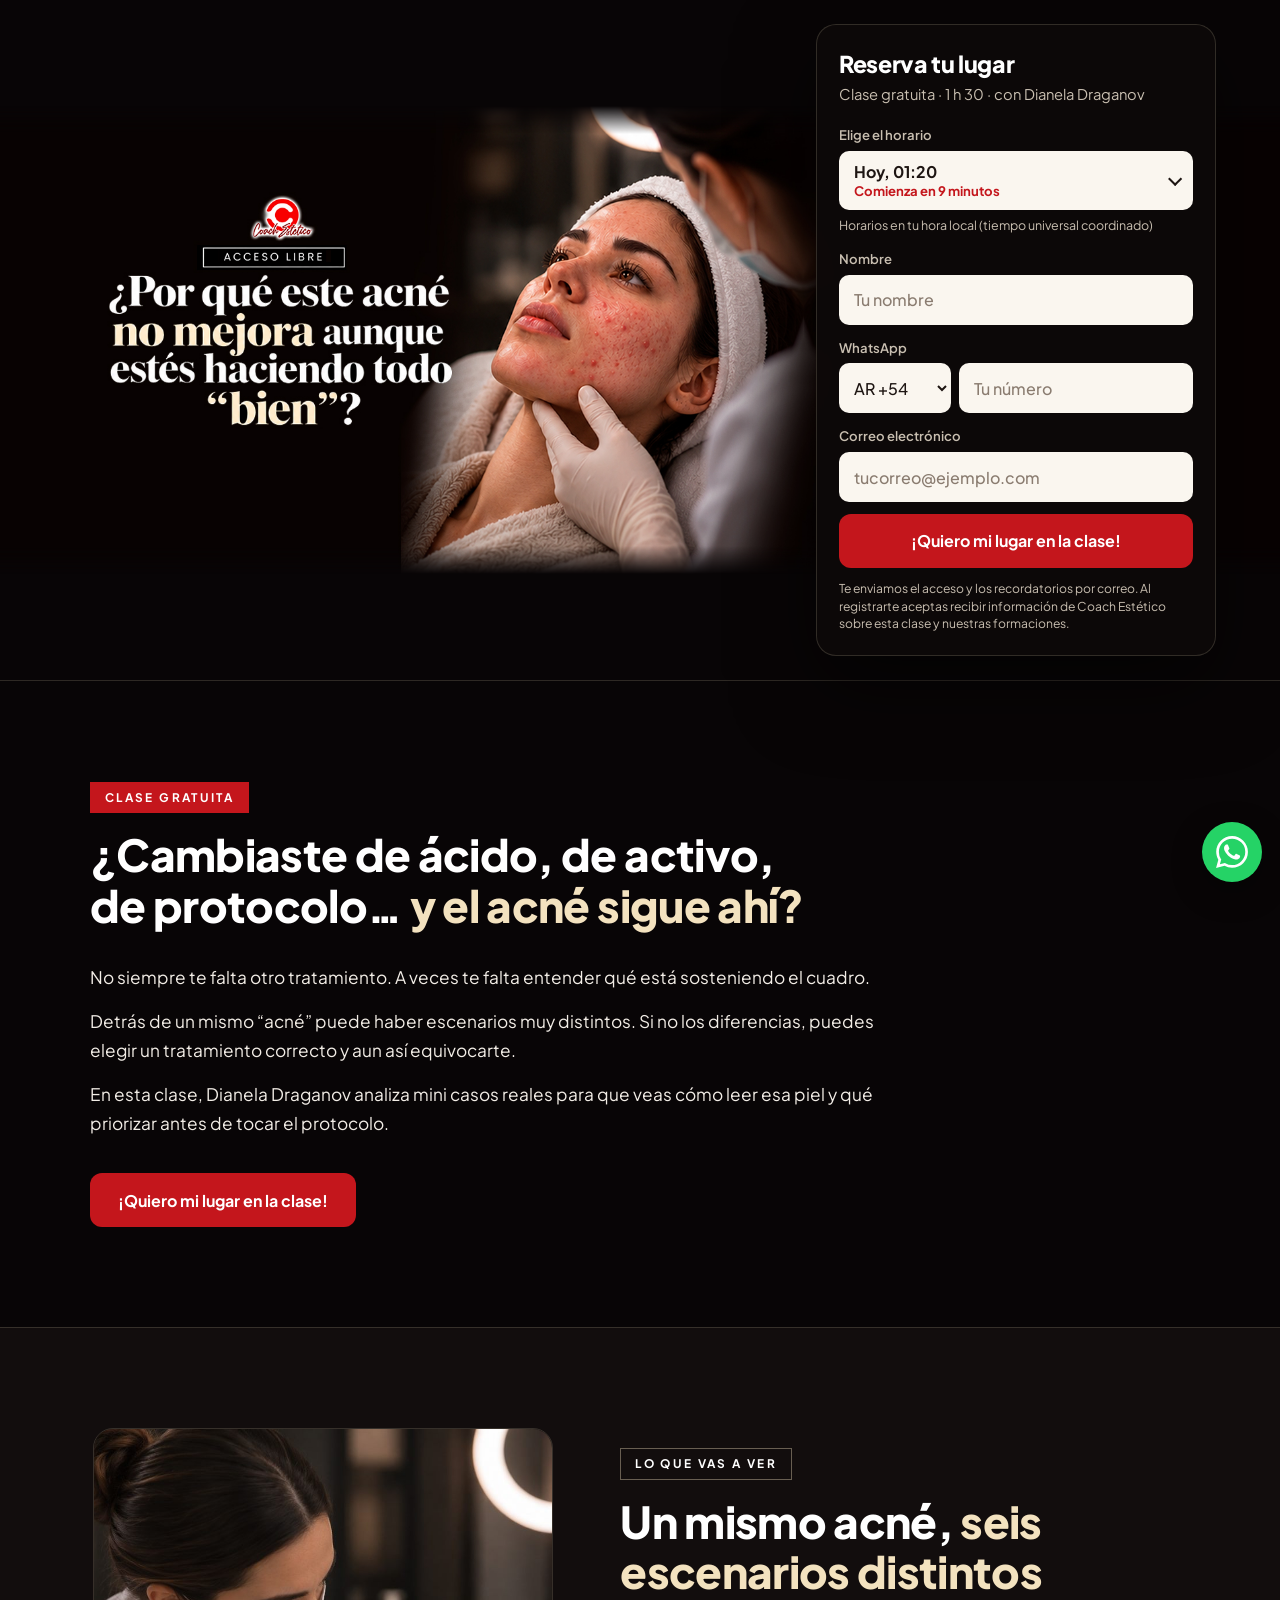
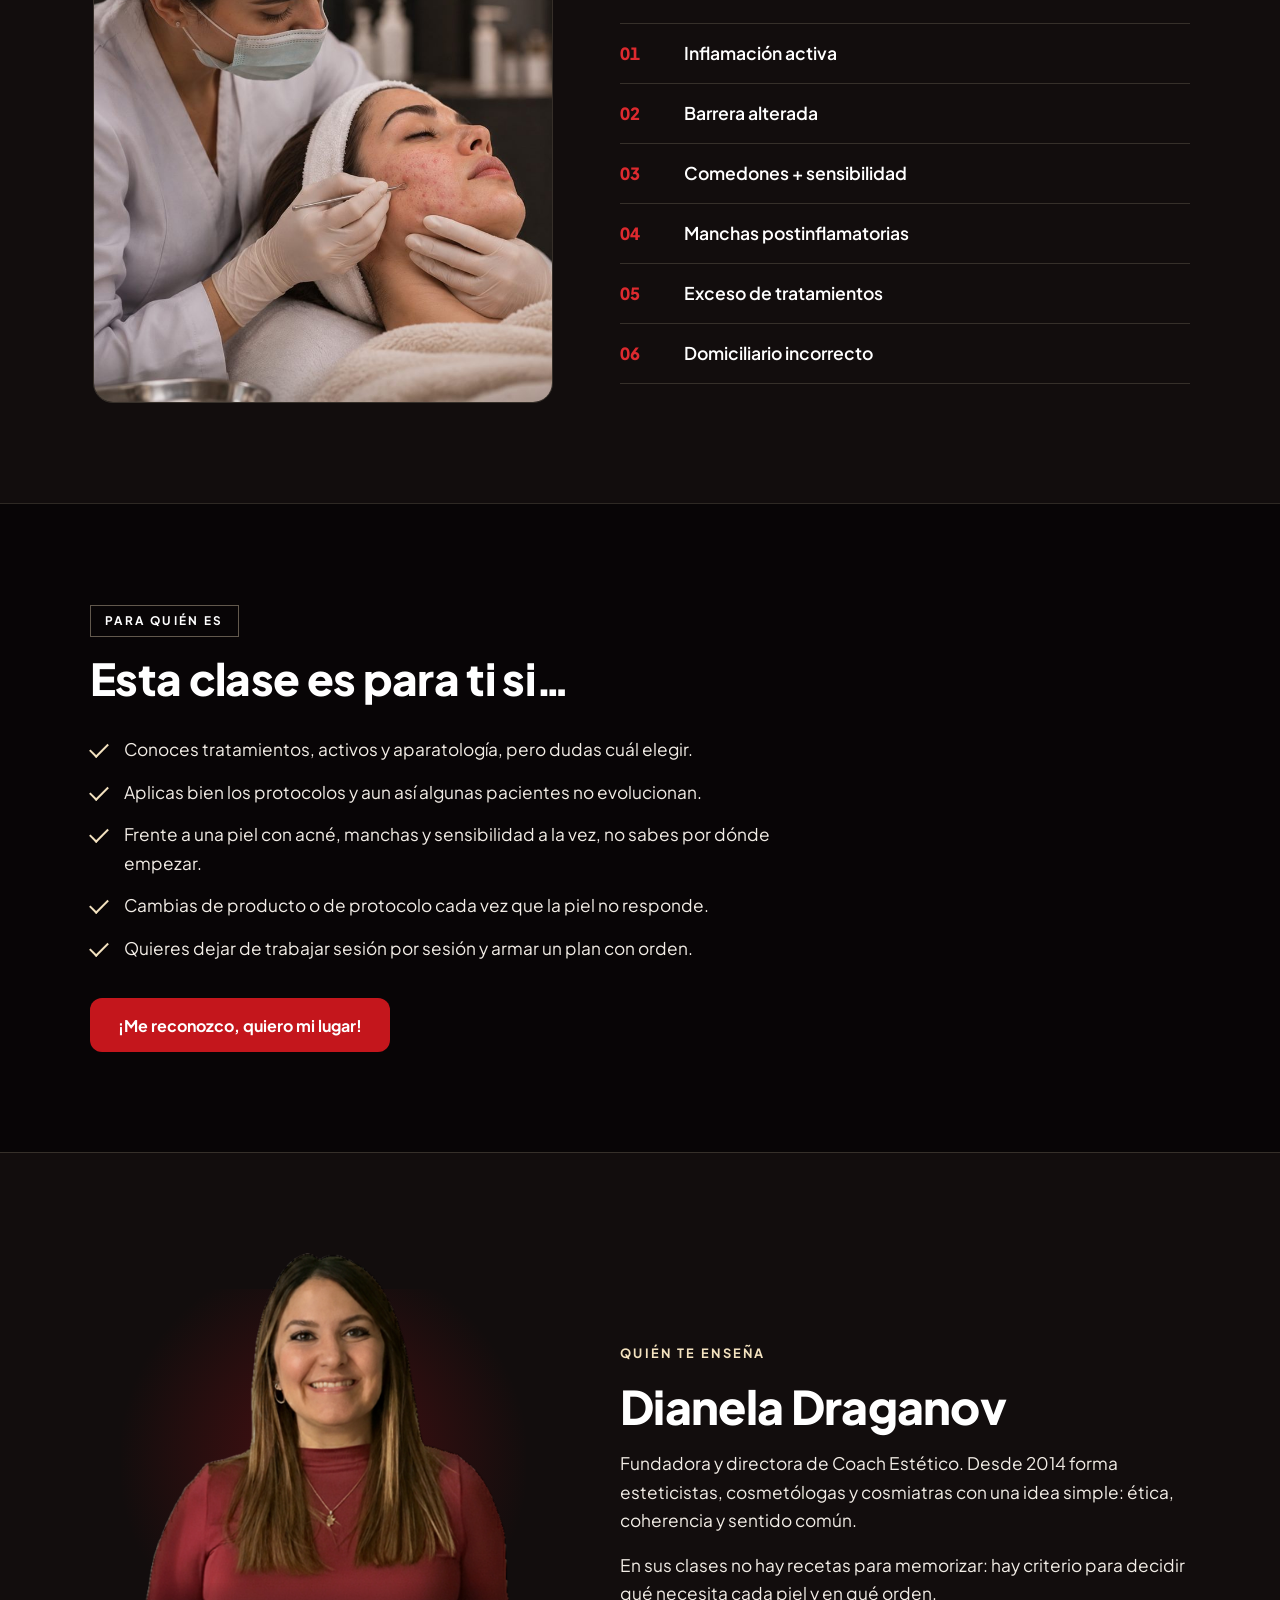
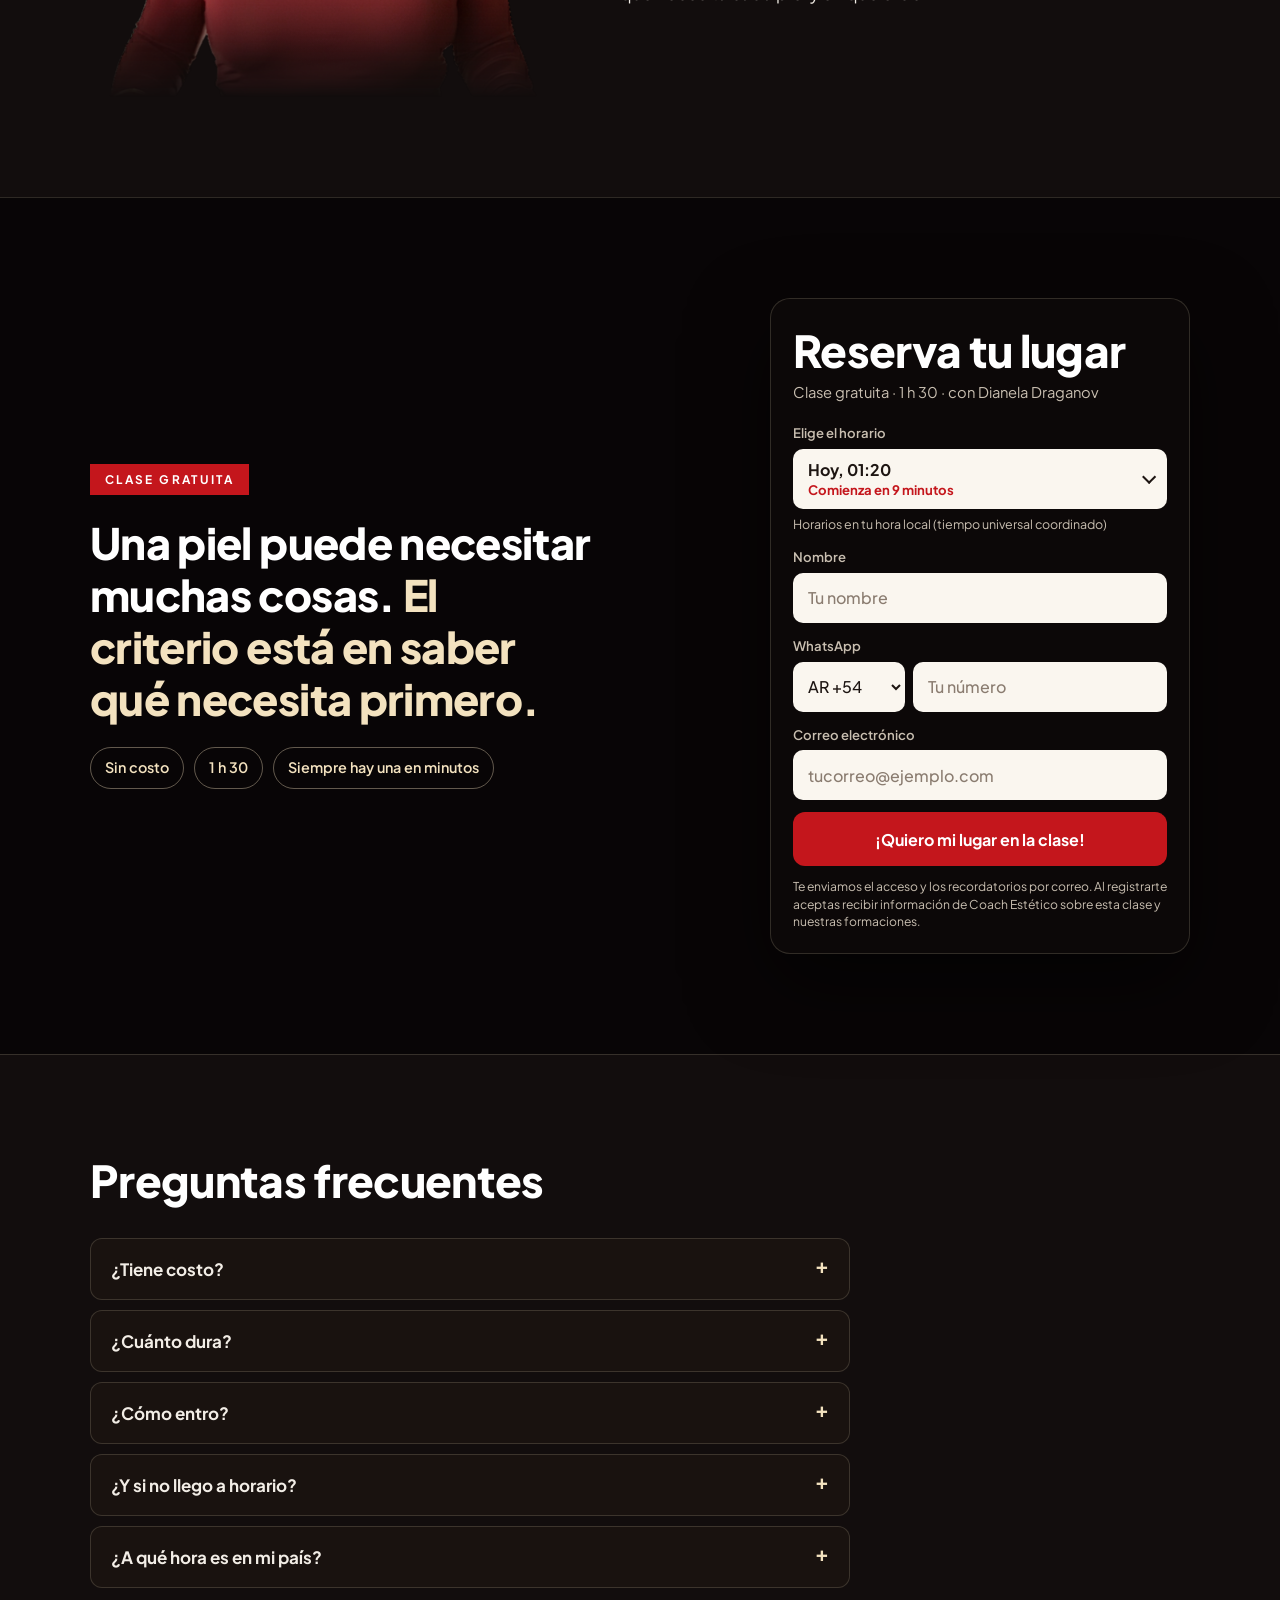
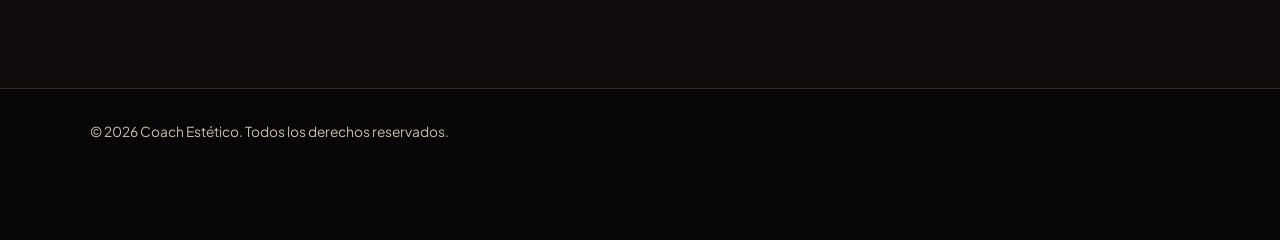
==== commit caaac694: "Logos de Coach Estético y del Bootcamp, y foto nueva en Lo que vas a ver Co-Authored-By: Claude Opus" ====
--- a/index.html
+++ b/index.html
@@ -81,7 +81,7 @@
 
     <section class="seccion oscura vas-a-ver">
       <div class="contenedor dos-columnas">
-        <figure class="visual"><img src="assets/img/banner-clase-acne.jpg" alt="Profesional evaluando una piel con acné" loading="lazy"></figure>
+        <figure class="visual"><img src="assets/img/vas-a-ver.jpg" alt="Profesional tratando una piel con acné en cabina" loading="lazy"></figure>
         <div>
           <div class="titulos">
             <span><span class="etiqueta">Lo que vas a ver</span></span>
--- a/assets/css/estilo.css
+++ b/assets/css/estilo.css
@@ -171,7 +171,7 @@
 
 /* Lo que vas a ver: foto al costado y lista corta */
 .visual { margin: 0; border-radius: 20px; overflow: hidden; aspect-ratio: 4 / 5; max-width: 460px; width: 100%; justify-self: center; border: 1px solid var(--linea); }
-.visual img { width: 100%; height: 100%; object-fit: cover; object-position: 51% 50%; }
+.visual img { width: 100%; height: 100%; object-fit: cover; object-position: 50% 40%; }
 .vas-a-ver .titulos { display: grid; gap: 16px; margin-bottom: 26px; }
 .escenarios { display: grid; margin: 0; padding: 0; list-style: none; }
 .escenarios li {
@@ -227,8 +227,8 @@
   box-shadow: 0 40px 90px rgba(40, 25, 15, 0.22);
   display: grid; gap: 22px; justify-items: center; text-align: center;
 }
-.marca-chica { font: 800 1rem var(--sans); color: #14100e; text-decoration: none; }
-.marca-chica span { color: var(--rojo); }
+.marca-chica { display: inline-flex; }
+.marca-chica img { height: 56px; width: auto; }
 .icono-ok { width: 76px; height: 76px; border-radius: 50%; background: #f8e1e1; display: grid; place-items: center; }
 .icono-ok svg { width: 34px; height: 34px; stroke: var(--rojo); }
 .tarjeta-confirmacion h1 { color: #14100e; font-size: clamp(1.8rem, 4.6vw, 2.5rem); }
@@ -266,8 +266,10 @@
 
 /* ---------- Sala ---------- */
 .barra { display: flex; justify-content: space-between; align-items: center; gap: 16px; padding-block: 18px; border-bottom: 1px solid var(--linea); }
-.marca { font: 800 1.1rem var(--sans); color: var(--blanco); text-decoration: none; }
+.marca { font: 800 1.1rem var(--sans); color: var(--blanco); text-decoration: none; display: inline-flex; }
 .marca span { color: var(--rojo-claro); }
+.marca img { height: 46px; width: auto; }
+.logo-panel { height: 58px; width: auto; }
 .sala-pagina { min-height: 100vh; display: grid; grid-template-rows: auto 1fr; }
 .sala { display: grid; gap: 20px; align-content: start; padding-block: 20px 40px; width: 100%; max-width: 1480px; margin-inline: auto; padding-inline: 16px; }
 @media (min-width: 1024px) { .sala { grid-template-columns: minmax(0, 1fr) 360px; gap: 24px; padding-inline: 24px; } }
@@ -313,7 +315,7 @@
 .logo-bootcamp .nombre { font-family: var(--marca); font-weight: 800; font-size: 1.9rem; line-height: 1.02; color: var(--blanco); text-transform: uppercase; }
 .logo-bootcamp .nombre span { color: var(--crema); display: block; }
 .logo-bootcamp .fechas { font-size: 0.74rem; font-weight: 600; letter-spacing: 0.2em; text-transform: uppercase; color: var(--suave); }
-.logo-bootcamp img { max-width: 240px; }
+.logo-bootcamp img { width: 100%; max-width: 280px; height: auto; }
 .panel-clase { display: grid; gap: 14px; justify-items: start; }
 .panel-clase .con { color: var(--texto); font-size: 0.95rem; }
 .consejos { margin: 0; padding: 14px 0 0; list-style: none; display: grid; gap: 10px; border-top: 1px solid var(--linea); width: 100%; font-size: 0.9rem; color: var(--suave); }
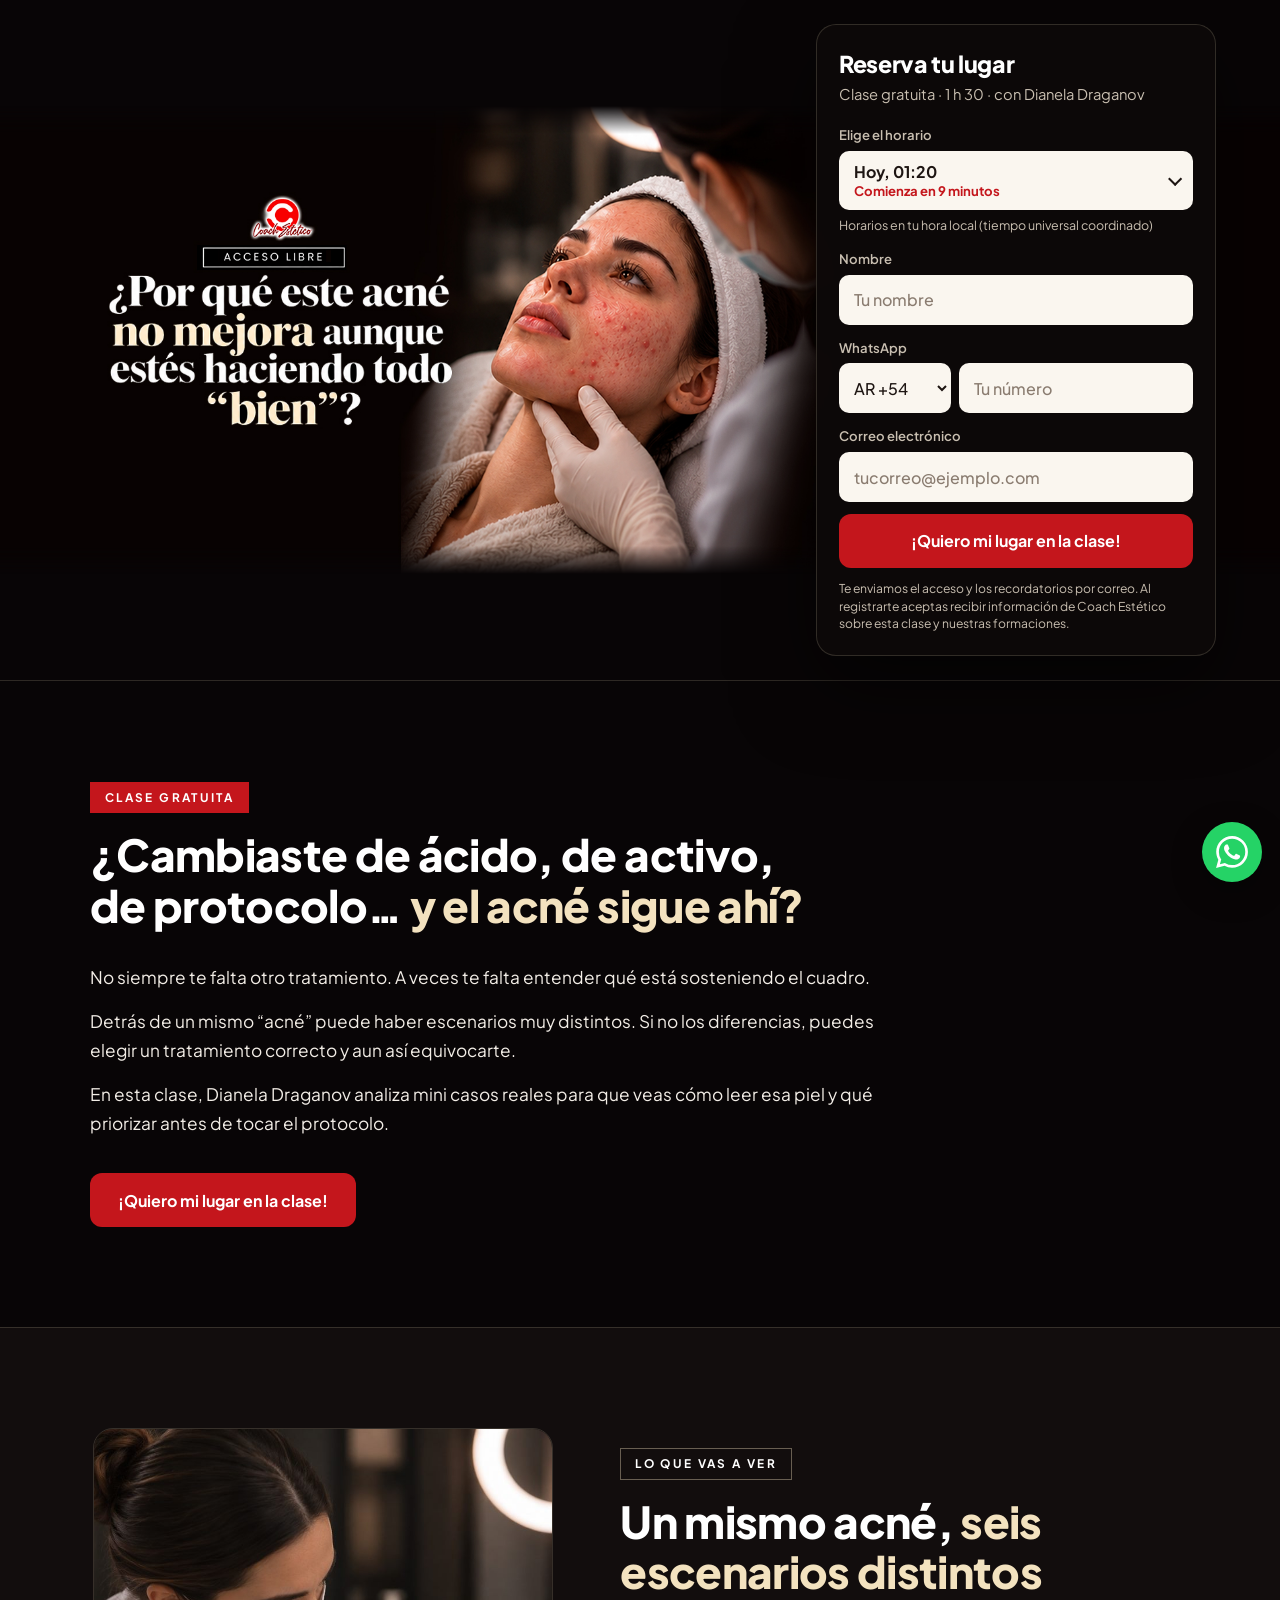
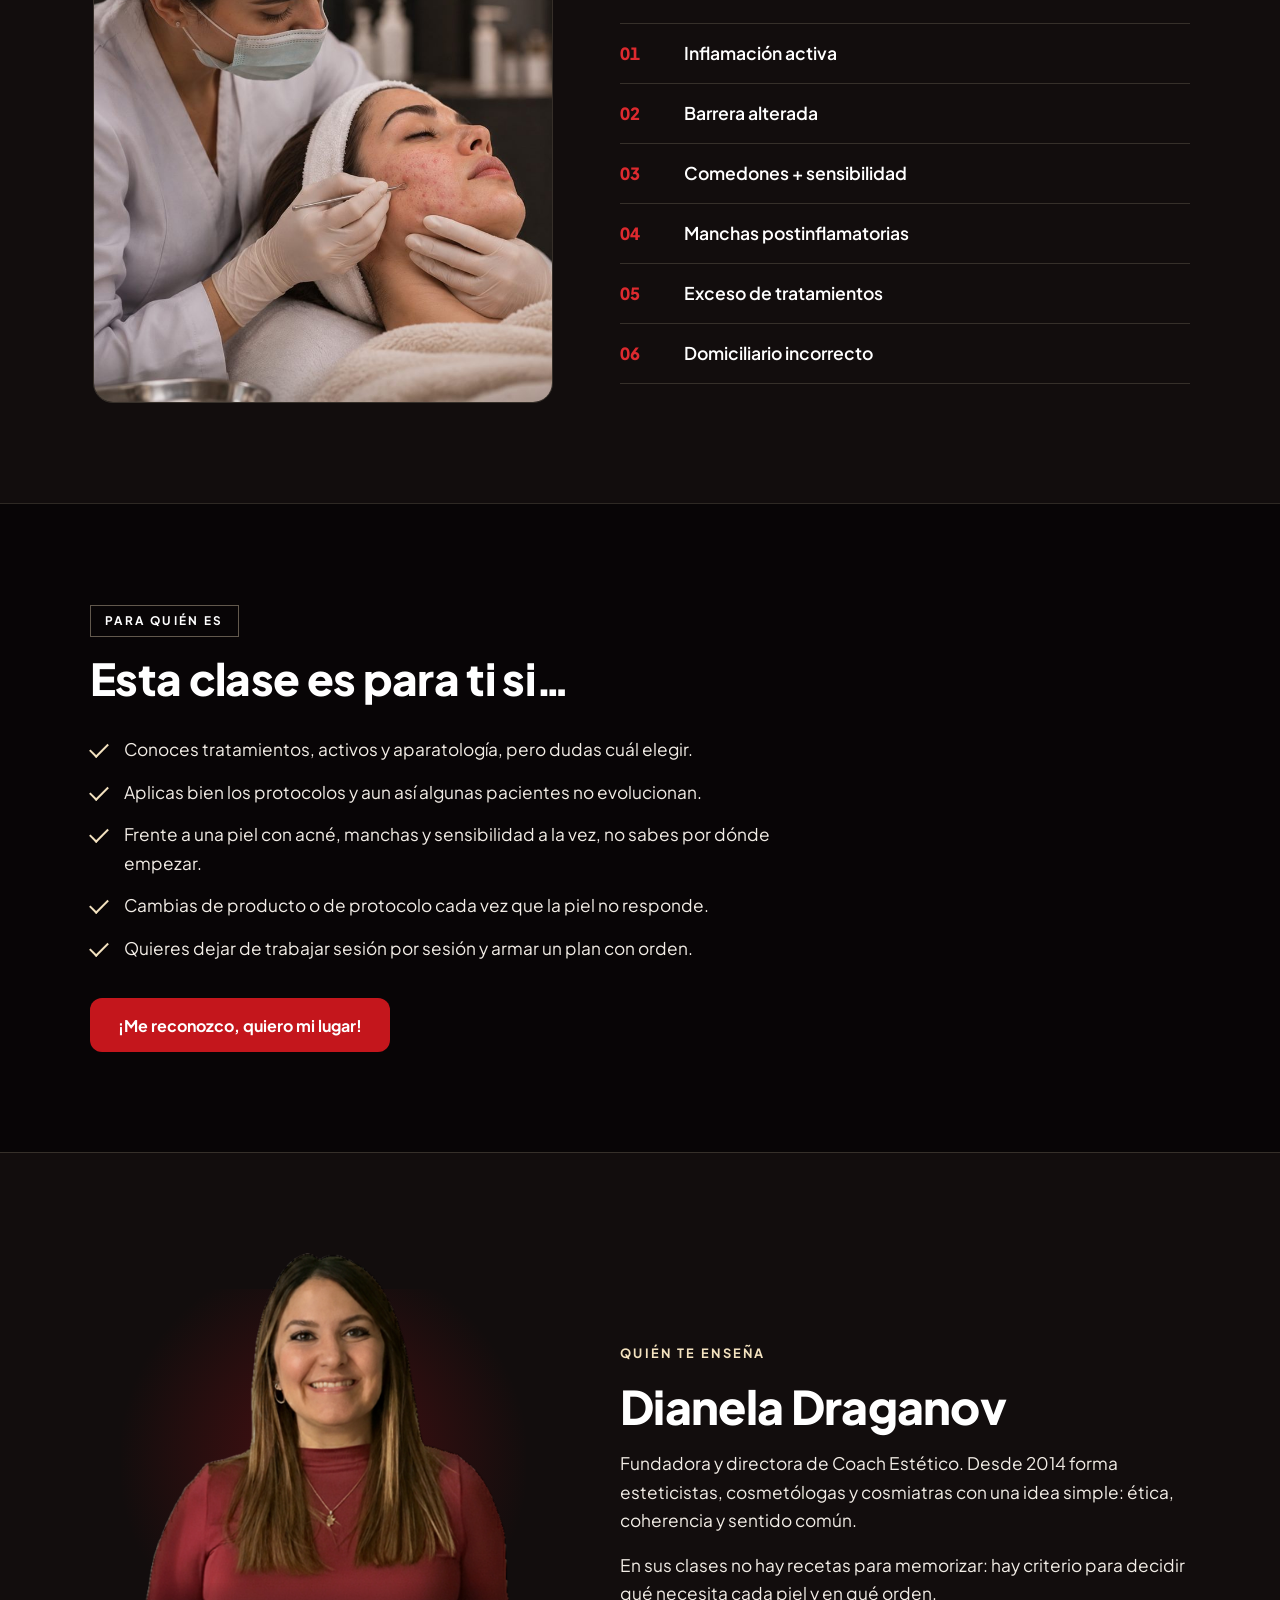
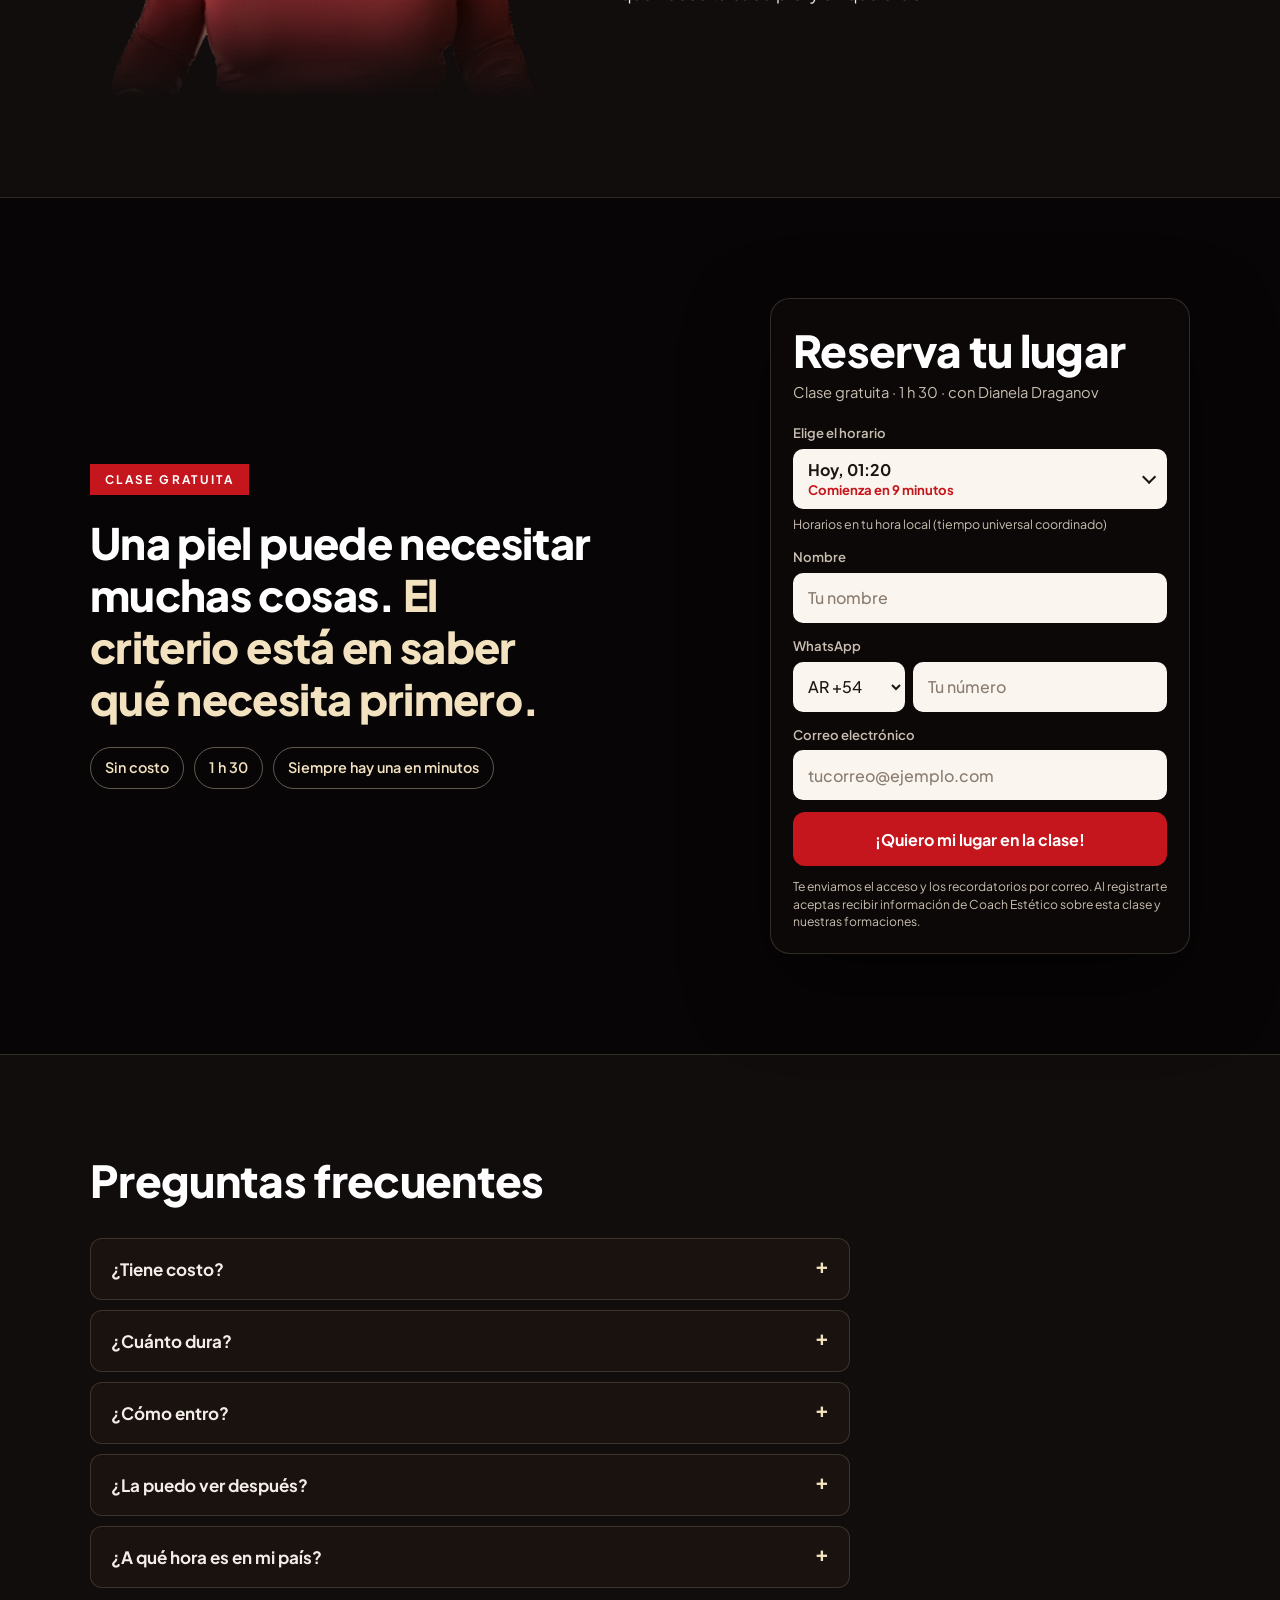
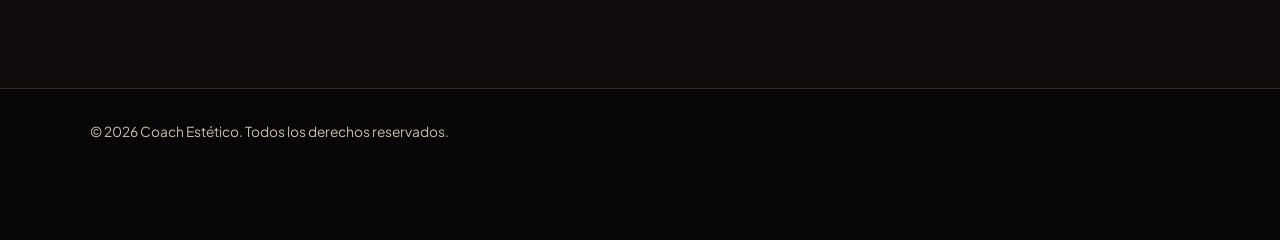
==== commit 3128063f: "Precio según el país, aviso de único turno y textos sin cambio de horario Co-Authored-By: Claude Opu" ====
--- a/index.html
+++ b/index.html
@@ -150,7 +150,7 @@
           <details><summary>¿Tiene costo?</summary><p>No, la clase es gratuita.</p></details>
           <details><summary>¿Cuánto dura?</summary><p data-duracion-texto>Alrededor de 1 h 30.</p></details>
           <details><summary>¿Cómo entro?</summary><p>Después de registrarte te llega a tu correo el link de acceso. También te escribimos 1 hora antes y cuando empieza.</p></details>
-          <details><summary>¿Y si no llego a horario?</summary><p>La clase empieza puntual. Si llegas más de 15 minutos tarde, desde el mismo link puedes elegir otro horario.</p></details>
+          <details><summary>¿La puedo ver después?</summary><p>No. La clase se transmite una sola vez en el turno que elijas: no se puede pausar, adelantar ni volver a ver. Elige un horario en el que de verdad puedas estar.</p></details>
           <details><summary>¿A qué hora es en mi país?</summary><p>Los horarios se muestran solos en tu hora local, estés donde estés.</p></details>
         </div>
       </div>
@@ -165,6 +165,21 @@
     <svg viewBox="0 0 24 24" aria-hidden="true"><path d="M17.47 14.38c-.3-.15-1.76-.87-2.03-.97-.27-.1-.47-.15-.67.15-.2.3-.77.97-.94 1.16-.17.2-.35.22-.64.08-.3-.15-1.26-.47-2.39-1.48-.88-.79-1.48-1.76-1.65-2.06-.17-.3-.02-.46.13-.6.13-.14.3-.35.45-.52.15-.17.2-.3.3-.5.1-.2.05-.37-.03-.52-.07-.15-.67-1.61-.92-2.2-.24-.58-.49-.5-.67-.51h-.57c-.2 0-.52.07-.79.37-.27.3-1.04 1.02-1.04 2.48s1.07 2.88 1.21 3.07c.15.2 2.1 3.2 5.08 4.49.71.3 1.26.49 1.7.63.71.22 1.36.19 1.87.12.57-.09 1.76-.72 2-1.41.25-.7.25-1.29.18-1.41-.08-.13-.27-.2-.57-.35m-5.42 7.4h-.01a9.87 9.87 0 0 1-5.03-1.38l-.36-.21-3.74.98 1-3.65-.24-.37a9.86 9.86 0 0 1-1.51-5.26c0-5.45 4.44-9.88 9.89-9.88 2.64 0 5.12 1.03 6.99 2.9a9.83 9.83 0 0 1 2.89 6.99c0 5.45-4.44 9.88-9.88 9.88m8.41-18.3A11.82 11.82 0 0 0 12.05 0C5.5 0 .16 5.34.16 11.89c0 2.1.55 4.14 1.59 5.95L.06 24l6.3-1.65a11.88 11.88 0 0 0 5.68 1.45h.01c6.55 0 11.89-5.34 11.89-11.89 0-3.18-1.24-6.17-3.48-8.41Z"/></svg>
   </a>
 
+  <!-- Aviso al elegir el horario: es un único turno -->
+  <div class="aviso-turno" id="aviso-turno" role="dialog" aria-modal="true" aria-labelledby="aviso-titulo" hidden>
+    <div class="aviso-caja">
+      <span class="etiqueta roja">Importante</span>
+      <h2 id="aviso-titulo">Este es tu único turno</h2>
+      <p class="aviso-horario" id="aviso-horario"></p>
+      <p>La clase se transmite <strong>una sola vez</strong> en este horario. No se puede pausar, adelantar ni volver a ver.</p>
+      <p><strong>Si no entras en tu turno, te la pierdes.</strong> Elige un horario en el que de verdad puedas estar.</p>
+      <div class="aviso-botones">
+        <button class="boton ancho" type="button" id="aviso-aceptar">Entendido, este es mi horario</button>
+        <button class="boton borde ancho" type="button" id="aviso-cambiar">Elegir otro horario</button>
+      </div>
+    </div>
+  </div>
+
   <script src="assets/js/config.js"></script>
   <script src="assets/js/comun.js"></script>
   <script src="assets/js/registro.js"></script>
--- a/assets/css/estilo.css
+++ b/assets/css/estilo.css
@@ -157,6 +157,22 @@
 .lista-horarios li[aria-selected="true"], .lista-horarios li:hover, .lista-horarios li.activo { background: #ece2d1; }
 .zona { font-size: 0.78rem; color: var(--suave); margin-top: 5px; }
 .legal { font-size: 0.76rem; color: var(--suave); margin-top: 12px; line-height: 1.45; }
+
+/* Aviso de único turno */
+.aviso-turno {
+  position: fixed; inset: 0; z-index: 100; display: grid; place-items: center; padding: 16px;
+  background: rgba(4, 2, 2, 0.78); backdrop-filter: blur(4px);
+}
+.aviso-caja {
+  width: 100%; max-width: 440px; display: grid; gap: 14px; justify-items: start;
+  background: #140e0d; border: 1px solid var(--linea-fuerte); border-radius: 20px; padding: 28px 24px 24px;
+  box-shadow: 0 30px 90px rgba(0, 0, 0, 0.6); animation: aparecer 0.25s ease-out;
+}
+.aviso-caja h2 { font-size: 1.6rem; }
+.aviso-caja p { color: var(--texto); font-size: 1rem; }
+.aviso-caja strong { color: var(--blanco); }
+.aviso-horario { width: 100%; padding: 12px 16px; border-radius: 12px; background: var(--campo); color: var(--campo-texto) !important; font-weight: 700; font-size: 1.05rem; }
+.aviso-botones { display: grid; gap: 10px; width: 100%; margin-top: 4px; }
 
 /* ---------- Secciones ---------- */
 .seccion { padding-block: clamp(56px, 8vw, 100px); border-top: 1px solid var(--linea); }
